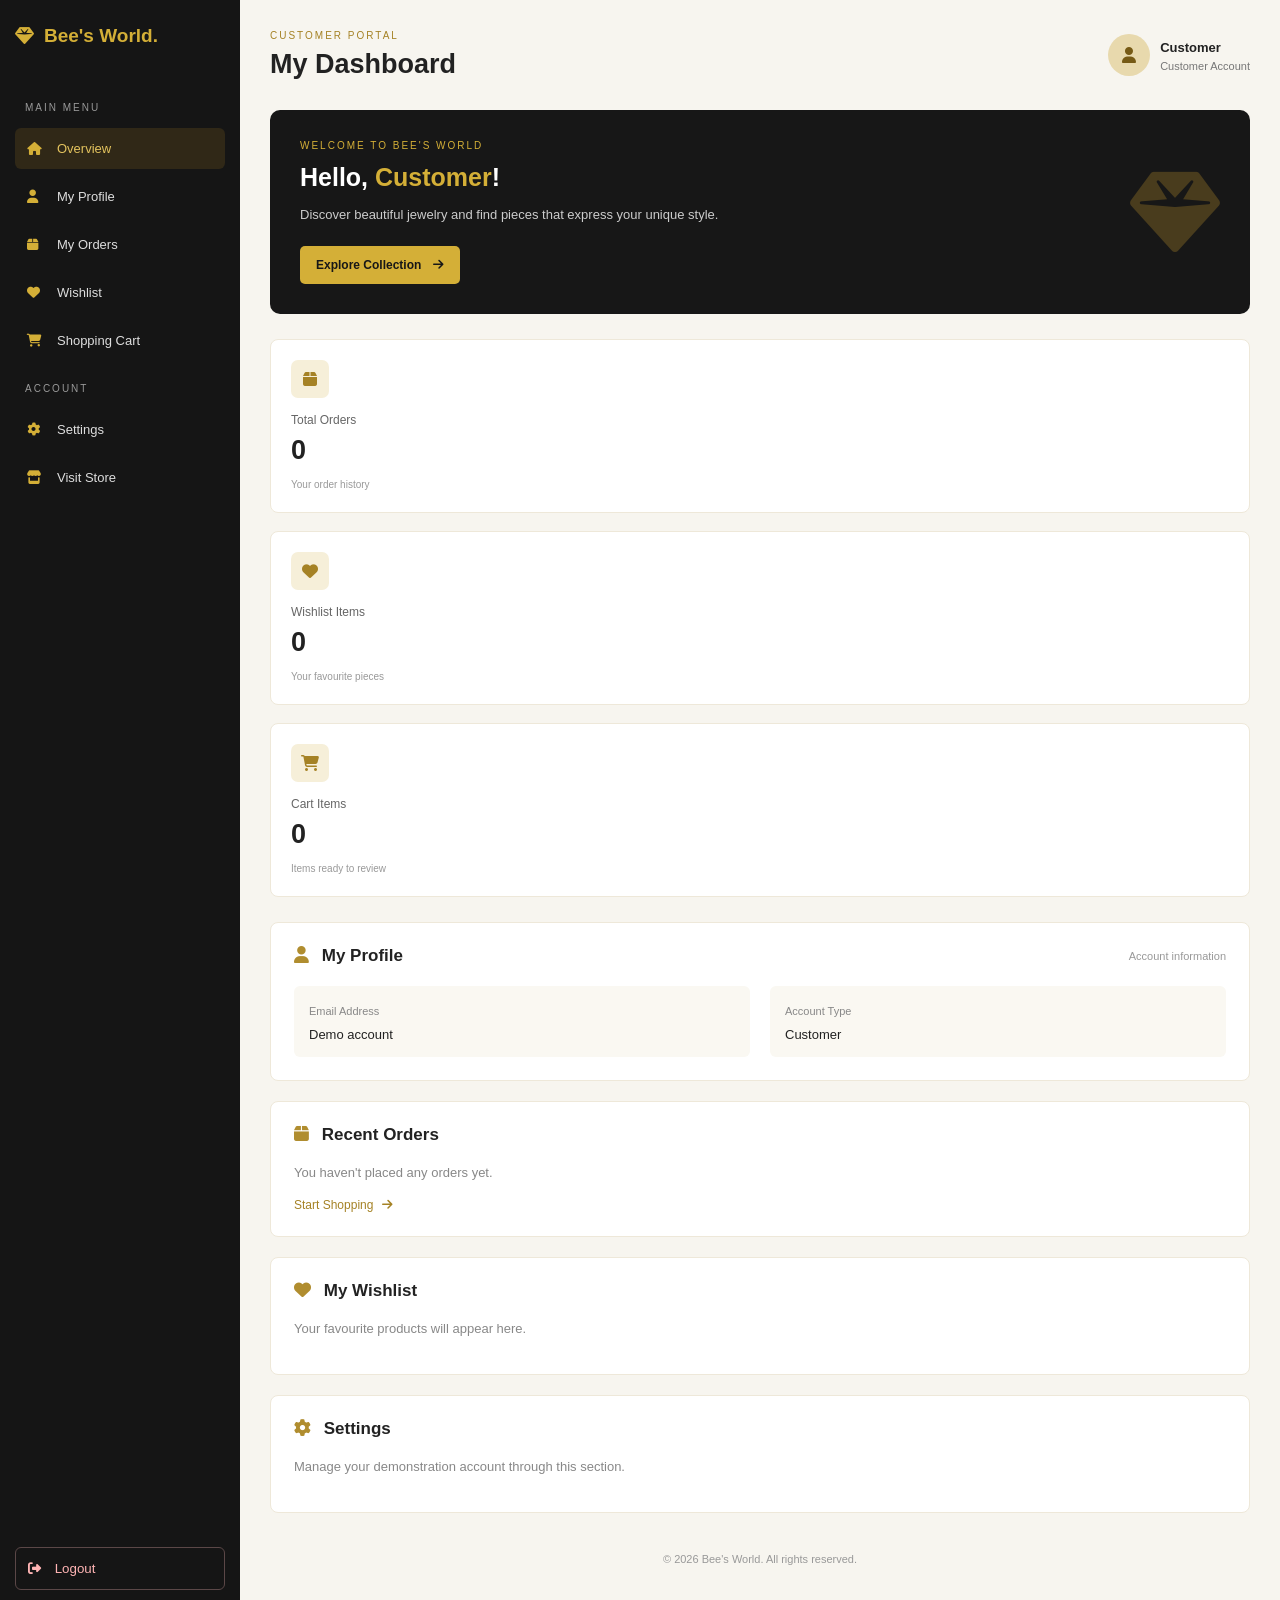
==== dashboard.html @ cd834591 "Add files via upload Bee’s World website" ====
<!DOCTYPE html>
<html lang="en">

<head>
    <meta charset="UTF-8">
    <meta name="viewport" content="width=device-width, initial-scale=1.0">

    <title>Dashboard | Bee's World</title>

    <link rel="stylesheet"
        href="https://cdnjs.cloudflare.com/ajax/libs/font-awesome/6.5.2/css/all.min.css">

    <link rel="stylesheet" href="style.css">
</head>

<body class="dashboard-page">

    <div class="dashboard-layout">

<!-- MOBILE MENU BUTTON -->
<button class="mobile-menu-btn" onclick="toggleSidebar()">
    <i class="fa-solid fa-bars"></i>
    <span>Bee's World Menu</span>
</button>

        <!-- SIDEBAR -->
  <aside class="sidebar" id="dashboard-sidebar">

            <div class="dashboard-logo">
                <i class="fa-solid fa-gem"></i>
                <span>Bee's World.</span>
            </div>

            <p class="sidebar-heading">MAIN MENU</p>

            <a href="#overview" class="sidebar-link active">
                <i class="fa-solid fa-house"></i>
                <span>Overview</span>
            </a>

            <a href="#profile" class="sidebar-link">
                <i class="fa-solid fa-user"></i>
                <span>My Profile</span>
            </a>

            <a href="#orders" class="sidebar-link">
                <i class="fa-solid fa-box"></i>
                <span>My Orders</span>
            </a>

            <a href="#wishlist" class="sidebar-link">
                <i class="fa-solid fa-heart"></i>
                <span>Wishlist</span>
            </a>

            <a href="cart.html" class="sidebar-link">
                <i class="fa-solid fa-cart-shopping"></i>
                <span>Shopping Cart</span>
            </a>

            <p class="sidebar-heading">ACCOUNT</p>

            <a href="#settings" class="sidebar-link">
                <i class="fa-solid fa-gear"></i>
                <span>Settings</span>
            </a>

            <a href="index.html" class="sidebar-link">
                <i class="fa-solid fa-store"></i>
                <span>Visit Store</span>
            </a>

            <button class="sidebar-logout" onclick="logoutUser()">
                <i class="fa-solid fa-right-from-bracket"></i>
                Logout
            </button>

        </aside>

        <!-- MAIN DASHBOARD -->
        <main class="dashboard-main" id="overview">

            <div class="dashboard-topbar">

                <div>
                    <p class="dashboard-small-title">CUSTOMER PORTAL</p>
                    <h1>My Dashboard</h1>
                </div>

                <div class="dashboard-user">
                    <div class="user-avatar">
                        <i class="fa-solid fa-user"></i>
                    </div>

                    <div>
                        <strong id="dashboard-user-name">Customer</strong>
                        <p>Customer Account</p>
                    </div>
                </div>

            </div>

            <!-- WELCOME SECTION -->
            <section class="welcome-card">

                <div>
                    <p>WELCOME TO BEE'S WORLD</p>

                    <h2>Hello, <span id="welcome-name">Customer</span>!</h2>

                    <p>
                        Discover beautiful jewelry and find pieces
                        that express your unique style.
                    </p>

                    <a href="index.html#products" class="dashboard-shop-btn">
                        Explore Collection
                        <i class="fa-solid fa-arrow-right"></i>
                    </a>
                </div>

                <i class="fa-solid fa-gem welcome-decoration"></i>

            </section>

            <!-- SUMMARY CARDS -->
            <section class="summary-cards">

                <div class="summary-card">
                    <div class="summary-icon">
                        <i class="fa-solid fa-box"></i>
                    </div>

                    <p>Total Orders</p>
                    <h3 id="orders-count">0</h3>
                    <span>Your order history</span>
                </div>

                <div class="summary-card">
                    <div class="summary-icon">
                        <i class="fa-solid fa-heart"></i>
                    </div>

                    <p>Wishlist Items</p>
                    <h3 id="wishlist-count">0</h3>
                    <span>Your favourite pieces</span>
                </div>

                <div class="summary-card">
                    <div class="summary-icon">
                        <i class="fa-solid fa-cart-shopping"></i>
                    </div>

                    <p>Cart Items</p>
                    <h3 id="dashboard-cart-count">0</h3>
                    <span>Items ready to review</span>
                </div>

            </section>

            <!-- PROFILE -->
            <section class="dashboard-panel" id="profile">

                <div class="panel-heading">
                    <h2>
                        <i class="fa-solid fa-user"></i>
                        My Profile
                    </h2>

                    <span>Account information</span>
                </div>

                <div class="profile-details">

                    <div>
                        <span>Email Address</span>
                        <p id="dashboard-email">Not provided</p>
                    </div>

                    <div>
                        <span>Account Type</span>
                        <p>Customer</p>
                    </div>

                </div>

            </section>

            <!-- ORDERS -->
            <section class="dashboard-panel" id="orders">

                <div class="panel-heading">
                    <h2>
                        <i class="fa-solid fa-box"></i>
                        Recent Orders
                    </h2>
                </div>

                <p class="empty-message">
                    You haven't placed any orders yet.
                </p>

                <a href="index.html#products" class="text-link">
                    Start Shopping
                    <i class="fa-solid fa-arrow-right"></i>
                </a>

            </section>

            <!-- WISHLIST -->
            <section class="dashboard-panel" id="wishlist">

                <div class="panel-heading">
                    <h2>
                        <i class="fa-solid fa-heart"></i>
                        My Wishlist
                    </h2>
                </div>

                <p class="empty-message">
                    Your favourite products will appear here.
                </p>

            </section>

            <!-- SETTINGS -->
            <section class="dashboard-panel" id="settings">

                <div class="panel-heading">
                    <h2>
                        <i class="fa-solid fa-gear"></i>
                        Settings
                    </h2>
                </div>

                <p class="empty-message">
                    Manage your demonstration account through this section.
                </p>

            </section>

            <footer class="dashboard-footer">
                &copy; 2026 Bee's World. All rights reserved.
            </footer>

        </main>

    </div>

    <script src="script.js"></script>

</body>
</html>
---- style.css ----
* {
    margin: 0;
    padding: 0;
    box-sizing: border-box;
}

html {
    scroll-behavior: smooth;
}

body {
    font-family: Arial, sans-serif;
    background-color: #fdfaf4;
    color: #222;
}

/* HEADER */
header {
    background-color: #111;
    color: white;
    padding: 15px 5%;
}

/* TOP HEADER */
.top-header {
    display: flex;
    justify-content: space-between;
    align-items: center;
	 gap: 15px;
    margin-bottom: 20px;
}

/* LOGO */
.logo {
    font-size: 24px;
    font-weight: bold;
    color: #d4af37;
	 white-space: nowrap;
}

/* LOGIN BUTTON */
.login-btn {
    background-color: #d4af37;
    color: #111;
    padding: 10px 16px;
    border-radius: 5px;
    text-decoration: none;
    font-size: 14px;
    font-weight: bold;
    transition: 0.3s;
}

.login-btn:hover {
    background-color: white;
}

/* NAVIGATION */
nav {
    display: flex;
    justify-content: center;
    align-items: center;
    padding: 10px;
    position: relative;
	 background-color: black;
	 z-index: 10px;
}

nav a {
    color: white;
    margin-left: 15px;
	 margin-right: 15px;
	 padding:10px;
	box-shadow: 0px 5px 2px rgba(0,0,0,0.8);
    font-weight: bold;
    transition: 0.3s;
}

nav a i {
    color: #d4af37;
    margin-right: 5px;
}

nav a:hover {
    color: #d4af37;
	 border-radius: 20px;
	 transition: 0.3s;
}

/* SOCIAL MEDIA ICONS */
.social-icons {
    display: flex;
    justify-content: center;
    align-items: center;
    gap: 22px;
}

.social-icons a {
    color: white;
    font-size: 20px;
    transition: 0.3s;
}

.social-icons a:hover {
    color: #d4af37;
    transform: translateY(-3px);
}

/* MOBILE RESPONSIVENESS */
@media (max-width: 500px) {
    header {
        padding: 15px;
    }

    .logo {
        font-size: 23px;
    }

    nav {
        gap: 16px;
    }

    nav a {
        font-size: 12px;
    }

    .social-icons {
        gap: 25px;
    }

    .social-icons a {
        font-size: 19px;
    }
}
.cart-btn {
    padding: 10px 16px;
    font-size: 13px;
}
}
/* HERO SECTION */
.hero {
    display: flex;
    align-items: center;
    justify-content: space-between;
    gap: 40px;
    padding: 60px 8%;
    background-color: #fdfaf4;
    min-height: 500px;
}

/* HERO TEXT */
.hero-content {
    flex: 1;
}

.hero-tag {
    color: #a88424;
    font-size: 12px;
    letter-spacing: 3px;
    font-weight: bold;
    margin-bottom: 20px;
}

.hero-content h1 {
    font-size: 48px;
    line-height: 1.2;
    color: #171717;
    margin-bottom: 20px;
}

.hero-content h1 span {
    display: block;
    color: #b08d2f;
}

.hero-description {
    font-size: 15px;
    line-height: 1.8;
    color: #666;
    margin-bottom: 28px;
    max-width: 420px;
}

/* SHOP NOW BUTTON */
.shop-btn {
    display: inline-block;
    background-color: #b08d2f;
    color: white;
    padding: 14px 24px;
    border-radius: 4px;
    text-decoration: none;
    font-size: 13px;
    font-weight: bold;
    transition: 0.3s;
}

.shop-btn i {
    margin-left: 10px;
}

.shop-btn:hover {
    background-color: #171717;
    transform: translateY(-3px);
}

/* HERO NOTE */
.hero-note {
    margin-top: 28px;
    font-size: 13px;
    color: #555;
}

.hero-note i {
    color: #b08d2f;
    margin-right: 7px;
}

/* HERO IMAGE */
.hero-image {
    flex: 1;
    position: relative;
    max-width: 480px;
}

.hero-image img {
    width: 100%;
    height: 400px;
    object-fit: cover;
    border-radius: 8px;
    display: block;
}

/* IMAGE LABEL */
.image-label {
    position: absolute;
    bottom: 15px;
    left: 15px;
    background-color: #fffdf7;
    color: #171717;
    padding: 12px 15px;
    font-size: 11px;
    letter-spacing: 1px;
}

.image-label i {
    color: #b08d2f;
    margin-right: 5px;
}

/* MOBILE RESPONSIVENESS */
@media (max-width: 700px) {

    .hero {
        flex-direction: column;
        text-align: center;
        padding: 40px 20px;
        gap: 30px;
    }

    .hero-content h1 {
        font-size: 36px;
    }

    .hero-description {
        margin-left: auto;
        margin-right: auto;
    }

    .hero-image {
        width: 100%;
        max-width: 450px;
    }

    .hero-image img {
        height: 320px;
    }

    .image-label {
        font-size: 9px;
    }
}
/* LANDING PAGE SPACING IMPROVEMENTS */
@media (max-width: 700px) {

    .hero {
        padding: 35px 20px;
        gap: 22px;
    }

    .hero-tag {
        font-size: 11px;
        letter-spacing: 2px;
        margin-bottom: 15px;
    }

    .hero-content h1 {
        font-size: 34px;
        margin-bottom: 15px;
    }

    .hero-description {
        font-size: 15px;
        line-height: 1.7;
        margin-bottom: 22px;
    }

    .shop-btn {
        padding: 13px 22px;
    }

    .hero-note {
        margin-top: 20px;
    }

    .hero-image img {
        height: 300px;
    }
}
/* PRODUCTS SECTION */
.products {
    padding: 60px 7%;
    background-color: #fff;
}

/* SECTION HEADING */
.section-heading {
    text-align: center;
    margin-bottom: 40px;
}

.section-tag {
    color: #b08d2f;
    font-size: 12px;
    letter-spacing: 3px;
    font-weight: bold;
    margin-bottom: 12px;
}

.section-heading h2 {
    font-size: 32px;
    color: #171717;
    margin-bottom: 12px;
}

.section-heading h2 span {
    color: #b08d2f;
}

.section-heading > p:last-child {
    color: #777;
    font-size: 14px;
    line-height: 1.6;
}

/* PRODUCT CONTAINER */
.product-container {
    display: grid;
    grid-template-columns: repeat(2, minmax(0, 1fr));
    gap: 25px;
}

/* PRODUCT CARD */
.product-card {
    background-color: #fdfaf4;
    border-radius: 8px;
    overflow: hidden;
    transition: transform 0.3s, box-shadow 0.3s;
}

.product-card:hover {
    transform: translateY(-5px);
    box-shadow: 0 8px 20px rgba(0, 0, 0, 0.08);
}

/* PRODUCT IMAGE */
.product-image {
    position: relative;
    overflow: hidden;
}

.product-image img {
    display: block;
    width: 100%;
    height: 230px;
    object-fit: cover;
}

/* PRODUCT LABEL */
.product-label {
    position: absolute;
    top: 12px;
    left: 12px;
    background-color: #b08d2f;
    color: white;
    padding: 6px 9px;
    font-size: 10px;
    letter-spacing: 1px;
}

/* PRODUCT INFORMATION */
.product-info {
    padding: 18px;
}

.product-category {
    color: #b08d2f;
    font-size: 10px;
    letter-spacing: 2px;
    margin-bottom: 8px;
}

.product-info h3 {
    color: #222;
    font-size: 16px;
    margin-bottom: 10px;
}

/* STAR RATINGS */
.product-rating {
    color: #c59b35;
    font-size: 11px;
    margin-bottom: 15px;
}

/* PRICE AND BUTTON */
.product-bottom {
    display: flex;
    justify-content: space-between;
    align-items: center;
    gap: 10px;
}

.product-price {
    font-size: 17px;
    font-weight: bold;
    color: #171717;
}

.product-bottom button {
    background-color: #171717;
    color: white;
    border: none;
    border-radius: 5px;
    padding: 10px 12px;
    font-size: 15px;
    cursor: pointer;
    transition: 0.3s;
}

.product-bottom button:hover {
    background-color: #b08d2f;
}

/* MOBILE LAYOUT */
@media (max-width: 500px) {

    .products {
        padding: 45px 15px;
    }

    .section-heading h2 {
        font-size: 25px;
    }

    .product-container {
        grid-template-columns: repeat(2, minmax(0, 1fr));
        gap: 12px;
    }

    .product-image img {
        height: 160px;
    }

    .product-info {
        padding: 12px;
    }

    .product-info h3 {
        font-size: 13px;
        line-height: 1.5;
    }

    .product-price {
        font-size: 14px;
    }

    .product-bottom button {
        padding: 9px 10px;
    }
}

/* LOGIN PAGE */

.login-page {
    min-height: 100vh;
    background-color: #fdfaf4;
}

.login-container {
    max-width: 500px;
    margin: auto;
    padding: 25px 20px;
}

.back-home {
    display: inline-block;
    margin-bottom: 25px;
    color: #222;
    text-decoration: none;
    font-size: 14px;
}

.back-home i {
    margin-right: 8px;
    color: #b08d2f;
}

.login-box {
    background-color: white;
    padding: 35px 28px;
    border-radius: 12px;
    box-shadow: 0 8px 30px rgba(0, 0, 0, 0.07);
}

.login-logo {
    display: flex;
    justify-content: center;
    align-items: center;
    gap: 10px;
    color: #b08d2f;
}

.login-logo i {
    font-size: 25px;
}

.login-logo h1 {
    font-size: 25px;
}

.login-tagline {
    text-align: center;
    color: #b08d2f;
    font-size: 10px;
    letter-spacing: 2px;
    margin-top: 15px;
}

.login-box h2 {
    text-align: center;
    margin-top: 25px;
    font-size: 28px;
    color: #171717;
}

.login-description {
    text-align: center;
    color: #777;
    font-size: 13px;
    line-height: 1.6;
    margin: 12px 0 28px;
}

.input-group {
    margin-bottom: 20px;
}

.input-group label {
    display: block;
    margin-bottom: 8px;
    font-size: 13px;
    font-weight: bold;
    color: #333;
}

.input-box {
    display: flex;
    align-items: center;
    gap: 10px;
    border: 1px solid #ddd;
    border-radius: 6px;
    padding: 0 12px;
}

.input-box > i {
    color: #b08d2f;
}

.input-box input {
    width: 100%;
    min-width: 0;
    padding: 14px 0;
    border: none;
    outline: none;
    background: transparent;
    font-size: 14px;
}

.toggle-password {
    border: none;
    background: transparent;
    color: #777;
    cursor: pointer;
    padding: 8px 0 8px 8px;
}

.login-options {
    display: flex;
    justify-content: space-between;
    align-items: center;
    gap: 10px;
    font-size: 11px;
    margin-bottom: 25px;
}

.login-options a {
    color: #a17d23;
    text-decoration: none;
}

.login-submit {
    width: 100%;
    padding: 14px;
    border: none;
    border-radius: 6px;
    background-color: #b08d2f;
    color: white;
    font-size: 15px;
    font-weight: bold;
    cursor: pointer;
}

.login-submit i {
    margin-left: 8px;
}

.login-submit:hover {
    background-color: #171717;
}

.register-link {
    text-align: center;
    margin-top: 25px;
    font-size: 12px;
    color: #666;
}

.register-link a {
    color: #a17d23;
    font-weight: bold;
    text-decoration: none;
}

.login-footer {
    text-align: center;
    margin-top: 30px;
    color: #999;
    font-size: 10px;
}

@media (max-width: 400px) {
    .login-box {
        padding: 30px 18px;
    }

    .login-logo h1 {
        font-size: 22px;
    }

    .login-options {
        font-size: 10px;
    }
}

/* CUSTOMER DASHBOARD */

.dashboard-page {
    background: #f7f5ef;
    color: #222;
    min-height: 100vh;
}

.dashboard-layout {
    display: flex;
    min-height: 100vh;
}

/* SIDEBAR */

.sidebar {
    width: 240px;
    flex-shrink: 0;
    background: #151515;
    color: white;
    padding: 25px 15px;
    display: flex;
    flex-direction: column;
}

.dashboard-logo {
    display: flex;
    align-items: center;
    gap: 10px;
    color: #d4af37;
    font-size: 19px;
    font-weight: bold;
    margin-bottom: 40px;
}

.sidebar-heading {
    color: #999;
    font-size: 10px;
    letter-spacing: 2px;
    margin: 15px 10px;
}

.sidebar-link {
    display: flex;
    align-items: center;
    gap: 12px;
    padding: 13px 12px;
    margin-bottom: 7px;
    color: #ddd;
    text-decoration: none;
    border-radius: 6px;
    font-size: 13px;
    transition: 0.3s;
}

.sidebar-link i {
    width: 18px;
    color: #d4af37;
}

.sidebar-link:hover,
.sidebar-link.active {
    background: #302817;
    color: #e3c35e;
}

.sidebar-logout {
    margin-top: auto;
    padding: 13px 12px;
    background: transparent;
    border: 1px solid #5b4747;
    border-radius: 6px;
    color: #ffb4b4;
    text-align: left;
    cursor: pointer;
}

.sidebar-logout i {
    margin-right: 10px;
}

/* MAIN CONTENT */

.dashboard-main {
    flex: 1;
    min-width: 0;
    padding: 30px;
}

.dashboard-topbar {
    display: flex;
    justify-content: space-between;
    align-items: center;
    gap: 15px;
    margin-bottom: 30px;
}

.dashboard-small-title {
    color: #a58225;
    font-size: 10px;
    letter-spacing: 2px;
    margin-bottom: 8px;
}

.dashboard-topbar h1 {
    font-size: 27px;
}

.dashboard-user {
    display: flex;
    align-items: center;
    gap: 10px;
}

.user-avatar {
    width: 42px;
    height: 42px;
    display: flex;
    justify-content: center;
    align-items: center;
    border-radius: 50%;
    background: #e8d9ad;
    color: #765a15;
}

.dashboard-user strong {
    font-size: 13px;
}

.dashboard-user p {
    margin-top: 4px;
    font-size: 11px;
    color: #777;
}

/* WELCOME CARD */

.welcome-card {
    position: relative;
    overflow: hidden;
    display: flex;
    align-items: center;
    justify-content: space-between;
    gap: 20px;
    padding: 30px;
    background: #171717;
    color: white;
    border-radius: 10px;
    margin-bottom: 25px;
}

.welcome-card > div {
    position: relative;
    z-index: 1;
}

.welcome-card > div > p:first-child {
    color: #d4af37;
    font-size: 10px;
    letter-spacing: 2px;
    margin-bottom: 12px;
}

.welcome-card h2 {
    font-size: 25px;
    margin-bottom: 12px;
}

.welcome-card h2 span {
    color: #d4af37;
}

.welcome-card > div > p:nth-of-type(2) {
    color: #ccc;
    font-size: 13px;
    line-height: 1.7;
    max-width: 430px;
    margin-bottom: 20px;
}

.dashboard-shop-btn {
    display: inline-block;
    background: #d4af37;
    color: #171717;
    padding: 12px 16px;
    border-radius: 5px;
    font-size: 12px;
    font-weight: bold;
    text-decoration: none;
}

.dashboard-shop-btn i {
    margin-left: 8px;
}

.welcome-decoration {
    font-size: 90px;
    color: #493c1d;
}

/* SUMMARY CARDS */

.summary-cards {
    display: grid;
    grid-template-columns: 1fr;
    gap: 18px;
    margin-bottom: 25px;
}

.summary-card {
    padding: 20px;
    background: white;
    border-radius: 8px;
    border: 1px solid #eee8d9;
}

.summary-icon {
    display: flex;
    align-items: center;
    justify-content: center;
    width: 38px;
    height: 38px;
    background: #f6efd9;
    color: #a58225;
    border-radius: 7px;
    margin-bottom: 15px;
}

.summary-card > p {
    color: #666;
    font-size: 12px;
}

.summary-card h3 {
    font-size: 27px;
    margin: 8px 0;
}

.summary-card > span {
    font-size: 10px;
    color: #999;
}

/* DASHBOARD PANELS */

.dashboard-panel {
    padding: 23px;
    background: white;
    border: 1px solid #eee8d9;
    border-radius: 8px;
    margin-bottom: 20px;
    scroll-margin-top: 20px;
}

.panel-heading {
    display: flex;
    justify-content: space-between;
    align-items: center;
    flex-wrap: wrap;
    gap: 10px;
    margin-bottom: 20px;
}

.panel-heading h2 {
    font-size: 17px;
}

.panel-heading h2 i {
    color: #b08d2f;
    margin-right: 8px;
}

.panel-heading > span {
    color: #999;
    font-size: 11px;
}

.profile-details {
    display: grid;
    grid-template-columns: repeat(2, minmax(0, 1fr));
    gap: 20px;
}

.profile-details > div {
    padding: 15px;
    background: #faf8f2;
    border-radius: 6px;
    overflow-wrap: anywhere;
}

.profile-details span {
    color: #888;
    font-size: 11px;
}

.profile-details p {
    margin-top: 8px;
    font-size: 13px;
}

.empty-message {
    color: #888;
    font-size: 13px;
    margin-bottom: 15px;
}

.text-link {
    color: #a58225;
    text-decoration: none;
    font-size: 12px;
}

.text-link i {
    margin-left: 5px;
}

.dashboard-footer {
    padding: 20px 0;
    text-align: center;
    color: #999;
    font-size: 11px;
}

/* MOBILE DASHBOARD */

@media (max-width: 750px) {

    .dashboard-layout {
        flex-direction: column;
    }

    /* Compact mobile sidebar */
    .sidebar {
        width: 100%;
        padding: 15px;
    }

    .dashboard-logo {
        margin-bottom: 15px;
        font-size: 20px;
    }

    .sidebar-heading {
        margin: 10px 0;
        font-size: 10px;
    }

    .sidebar-link {
        padding: 10px;
        margin-bottom: 3px;
        font-size: 13px;
    }

    .sidebar-logout {
        margin-top: 10px;
        padding: 11px;
    }

    /* Dashboard content */
    .dashboard-main {
        padding: 18px 12px;
    }

    .dashboard-topbar {
        align-items: flex-start;
        flex-direction: column;
    }

    .dashboard-topbar h1 {
        font-size: 23px;
    }

    .welcome-card {
        padding: 22px 18px;
    }

    .welcome-card h2 {
        font-size: 22px;
    }

    .welcome-decoration {
        font-size: 45px;
    }

    /* Summary cards */
    .summary-cards {
        grid-template-columns: 1fr;
        gap: 12px;
    }

    .summary-card {
        padding: 16px;
    }

    .profile-details {
        grid-template-columns: 1fr;
    }

    .dashboard-panel {
        padding: 18px 14px;
    }
}

/* COLLAPSIBLE MOBILE SIDEBAR */

.mobile-menu-btn {
    display: none;
    align-items: center;
    gap: 12px;
    width: 100%;
    padding: 15px 18px;
    background: #151515;
    color: #d4af37;
    border: none;
    border-bottom: 1px solid #333;
    text-align: left;
    font-size: 15px;
    font-weight: bold;
    cursor: pointer;
}

.mobile-menu-btn i {
    font-size: 20px;
}

@media (max-width: 750px) {

    .mobile-menu-btn {
        display: flex;
    }

    .sidebar {
        display: none;
        width: 100%;
    }

    .sidebar.open {
        display: flex;
    }

    .dashboard-main {
        padding-top: 25px;
    }
}

/* SHOPPING CART PAGE */

.cart-page {
    background: #fdfaf4;
    color: #222;
    min-height: 100vh;
}

.cart-header {
    display: flex;
    justify-content: space-between;
    align-items: center;
    gap: 15px;
    padding: 20px 6%;
    background: #151515;
}

.cart-logo {
    color: #d4af37;
    font-size: 21px;
    font-weight: bold;
    text-decoration: none;
    white-space: nowrap;
}

.cart-logo i {
    margin-right: 7px;
}

.continue-shopping {
    color: white;
    text-decoration: none;
    font-size: 12px;
}

.continue-shopping i {
    margin-right: 5px;
    color: #d4af37;
}

.cart-container {
    max-width: 850px;
    margin: auto;
    padding: 35px 20px;
}

.cart-title {
    margin-bottom: 25px;
}

.cart-title > p {
    color: #a58225;
    font-size: 11px;
    letter-spacing: 3px;
    margin-bottom: 10px;
}

.cart-title h1 {
    font-size: 28px;
    margin-bottom: 10px;
}

.cart-title span {
    color: #777;
    font-size: 13px;
}

.cart-items {
    margin-bottom: 25px;
}

.cart-item {
    display: flex;
    justify-content: space-between;
    align-items: center;
    gap: 15px;
    padding: 20px;
    margin-bottom: 12px;
    background: white;
    border: 1px solid #eee8d9;
    border-radius: 8px;
}

.cart-item h3 {
    font-size: 15px;
    margin-bottom: 8px;
}

.cart-item p {
    color: #a58225;
    font-weight: bold;
    font-size: 14px;
}

.remove-item {
    border: none;
    background: #fff0f0;
    color: #c33;
    padding: 10px;
    border-radius: 5px;
    cursor: pointer;
}

.empty-cart {
    background: white;
    padding: 35px 20px;
    text-align: center;
    border-radius: 8px;
    color: #777;
}

.empty-cart i {
    display: block;
    font-size: 35px;
    color: #d4af37;
    margin-bottom: 15px;
}

.empty-cart a {
    display: inline-block;
    margin-top: 15px;
    color: #a58225;
    text-decoration: none;
}

.cart-summary {
    padding: 25px;
    background: white;
    border: 1px solid #eee8d9;
    border-radius: 8px;
}

.cart-summary h2 {
    font-size: 19px;
    margin-bottom: 20px;
}

.summary-row {
    display: flex;
    justify-content: space-between;
    gap: 10px;
    padding: 13px 0;
    border-bottom: 1px solid #eee;
    font-size: 13px;
}

.total-row {
    font-weight: bold;
    font-size: 17px;
    border-bottom: none;
}

.checkout-btn {
    width: 100%;
    padding: 15px;
    margin-top: 15px;
    border: none;
    border-radius: 5px;
    background: #b08d2f;
    color: white;
    font-size: 14px;
    font-weight: bold;
    cursor: pointer;
}

.checkout-btn i {
    margin-left: 8px;
}

.checkout-btn:hover {
    background: #151515;
}

.demo-note {
    margin-top: 12px;
    color: #888;
    font-size: 10px;
    line-height: 1.6;
    text-align: center;
}

@media (max-width: 500px) {

    .cart-header {
        padding: 18px 15px;
    }

    .cart-logo {
        font-size: 17px;
    }

    .continue-shopping {
        font-size: 10px;
    }

    .cart-container {
        padding: 30px 15px;
    }

    .cart-title h1 {
        font-size: 24px;
    }

    .cart-item {
        padding: 15px;
    }

    .cart-summary {
        padding: 20px 15px;
    }
}

/* HEADER SHOPPING CART */

.header-cart {
    display: inline-flex;
    align-items: center;
    justify-content: center;
    gap: 8px;
    padding: 12px 18px;
    background: #d4af37;
    color: #111;
    text-decoration: none;
    font-weight: bold;
    border-radius: 8px;
    font-size: 14px;
}

.header-cart:hover {
    background: #fff;
    color: #111;
}

.header-cart i {
    font-size: 16px;
}

@media (max-width: 600px) {
    .header-cart {
        padding: 10px 12px;
        font-size: 12px;
    }
}
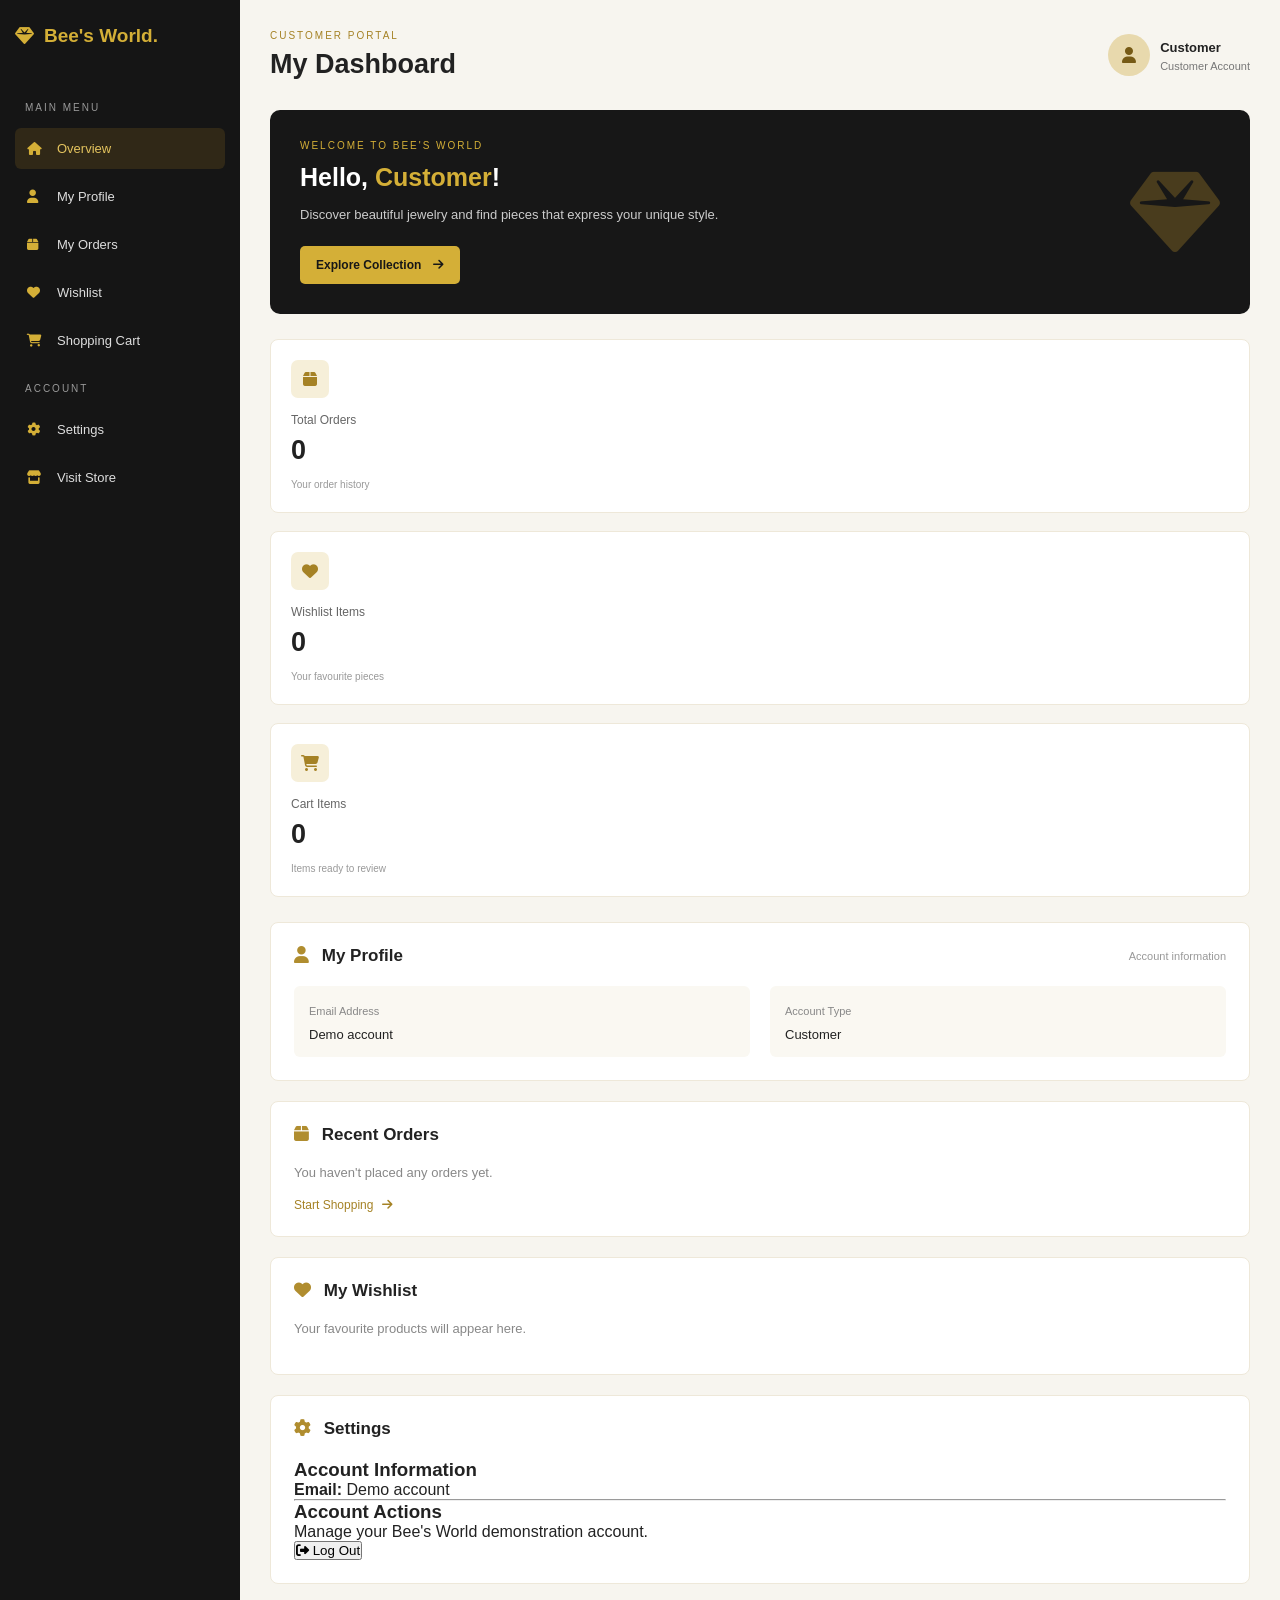
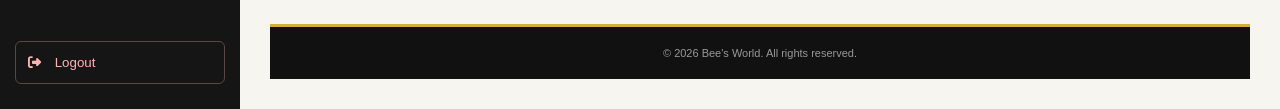
==== commit 2ddc20b4: "Update dashboard.html" ====
--- a/dashboard.html
+++ b/dashboard.html
@@ -207,37 +207,54 @@
 
             </section>
 
-            <!-- WISHLIST -->
-            <section class="dashboard-panel" id="wishlist">
-
-                <div class="panel-heading">
-                    <h2>
-                        <i class="fa-solid fa-heart"></i>
-                        My Wishlist
-                    </h2>
-                </div>
-
-                <p class="empty-message">
-                    Your favourite products will appear here.
-                </p>
-
-            </section>
-
-            <!-- SETTINGS -->
-            <section class="dashboard-panel" id="settings">
-
-                <div class="panel-heading">
-                    <h2>
-                        <i class="fa-solid fa-gear"></i>
-                        Settings
-                    </h2>
-                </div>
-
-                <p class="empty-message">
-                    Manage your demonstration account through this section.
-                </p>
-
-            </section>
+<!-- WISHLIST -->
+<section class="dashboard-panel" id="wishlist">
+<div class="panel-heading">
+    <h2>
+        <i class="fa-solid fa-heart"></i>
+        My Wishlist
+    </h2>
+</div>
+
+<div id="wishlist-items">
+    <p class="empty-message">
+        Your favourite products will appear here.
+    </p>
+</div>
+</section>
+
+<!-- SETTINGS -->
+<section class="dashboard-panel" id="settings">
+<div class="panel-heading">
+    <h2>
+        <i class="fa-solid fa-gear"></i>
+        Settings
+    </h2>
+</div>
+
+<div class="settings-content">
+
+    <h3>Account Information</h3>
+
+    <p>
+        <strong>Email:</strong>
+        <span id="settings-email">Demo account</span>
+    </p>
+
+    <hr>
+
+    <h3>Account Actions</h3>
+
+    <p>Manage your Bee's World demonstration account.</p>
+
+    <button type="button" onclick="logoutUser()" class="settings-btn">
+        <i class="fa-solid fa-right-from-bracket"></i>
+        Log Out
+    </button>
+
+</div>
+</section>
+
 
             <footer class="dashboard-footer">
                 &copy; 2026 Bee's World. All rights reserved.
@@ -250,4 +267,4 @@
     <script src="script.js"></script>
 
 </body>
-</html>+</html>
--- a/style.css
+++ b/style.css
@@ -1358,4 +1358,87 @@
         padding: 10px 12px;
         font-size: 12px;
     }
-}+}
+
+/* BEE’S WORLD LUXURY FOOTER */
+/* LUXURY FOOTER */
+footer {
+background: #111111;
+color: #f5f0e8;
+text-align: center;
+padding: 25px 15px;
+margin-top: 40px;
+border-top: 3px solid #d4af37;
+width: 100%;
+box-sizing: border-box;
+}
+
+footer p {
+margin: 0;
+font-size: 14px;
+line-height: 1.8;
+letter-spacing: 0.5px;
+}
+
+footer a {
+color: #d4af37;
+text-decoration: none;
+}
+
+@media (max-width: 600px) {
+footer {
+padding: 22px 12px;
+}
+
+footer p {
+    font-size: 12px;
+}
+
+}
+
+.contact-options {
+display: none;
+justify-content: center;
+align-items: center;
+gap: 15px;
+flex-wrap: wrap;
+margin-top: 20px;
+}
+
+.contact-options.show {
+display: flex;
+}
+
+.contact-options a {
+display: inline-block;
+background: #111111;
+color: #d4af37;
+border: 1px solid #d4af37;
+border-radius: 6px;
+padding: 12px 18px;
+text-decoration: none;
+transition: 0.3s ease;
+}
+
+.contact-options a:hover {
+background: #d4af37;
+color: #111111;
+}
+
+@media (max-width: 600px) {
+footer {
+padding: 22px 12px;
+}
+
+footer p {
+    font-size: 12px;
+}
+.contact-options {
+    flex-direction: column;
+}
+.contact-options a {
+    width: 80%;
+    text-align: center;
+}
+
+}
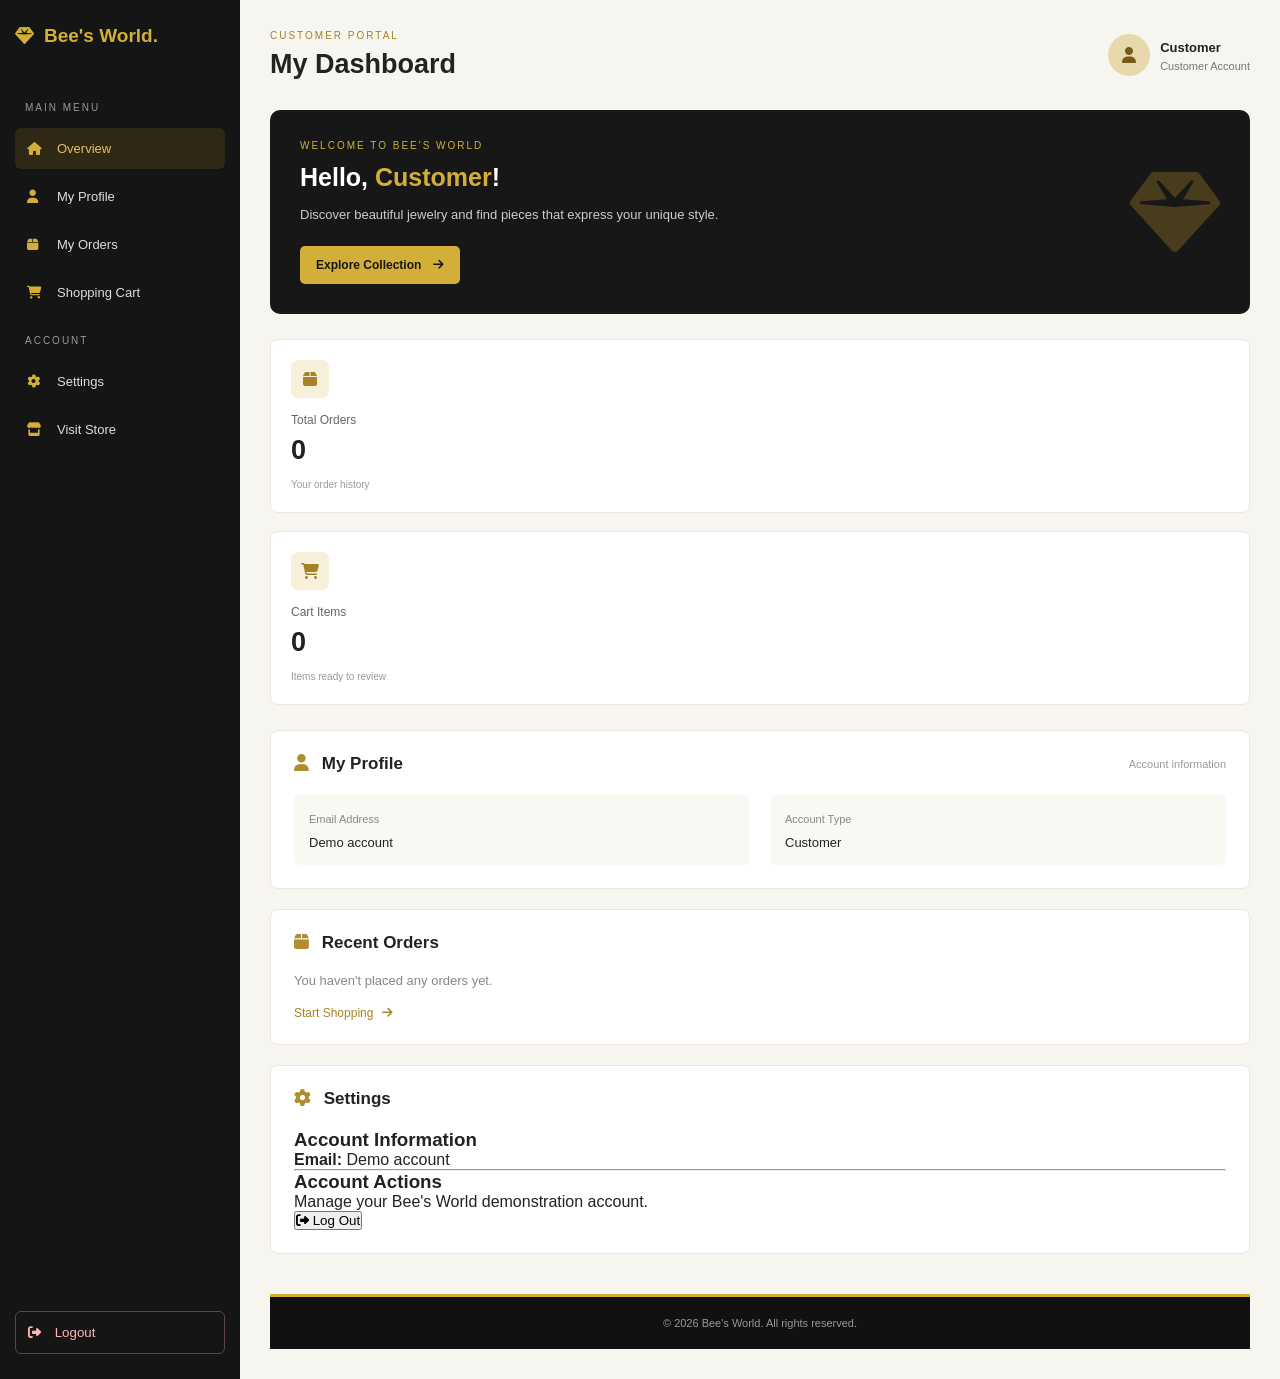
==== commit ec4f04e3: "Update dashboard.html" ====
--- a/dashboard.html
+++ b/dashboard.html
@@ -47,12 +47,7 @@
                 <i class="fa-solid fa-box"></i>
                 <span>My Orders</span>
             </a>
-
-            <a href="#wishlist" class="sidebar-link">
-                <i class="fa-solid fa-heart"></i>
-                <span>Wishlist</span>
-            </a>
-
+      
             <a href="cart.html" class="sidebar-link">
                 <i class="fa-solid fa-cart-shopping"></i>
                 <span>Shopping Cart</span>
@@ -135,17 +130,6 @@
                     <h3 id="orders-count">0</h3>
                     <span>Your order history</span>
                 </div>
-
-                <div class="summary-card">
-                    <div class="summary-icon">
-                        <i class="fa-solid fa-heart"></i>
-                    </div>
-
-                    <p>Wishlist Items</p>
-                    <h3 id="wishlist-count">0</h3>
-                    <span>Your favourite pieces</span>
-                </div>
-
                 <div class="summary-card">
                     <div class="summary-icon">
                         <i class="fa-solid fa-cart-shopping"></i>
@@ -206,23 +190,7 @@
                 </a>
 
             </section>
-
-<!-- WISHLIST -->
-<section class="dashboard-panel" id="wishlist">
-<div class="panel-heading">
-    <h2>
-        <i class="fa-solid fa-heart"></i>
-        My Wishlist
-    </h2>
-</div>
-
-<div id="wishlist-items">
-    <p class="empty-message">
-        Your favourite products will appear here.
-    </p>
-</div>
-</section>
-
+            
 <!-- SETTINGS -->
 <section class="dashboard-panel" id="settings">
 <div class="panel-heading">
--- a/style.css
+++ b/style.css
@@ -1442,3 +1442,11 @@
 }
 
 }
+
+.product-container {
+    display: grid !important;
+    grid-template-columns: repeat(2, minmax(0, 1fr));
+    gap: 15px;
+    width: 100%;
+    box-sizing: border-box;
+}
